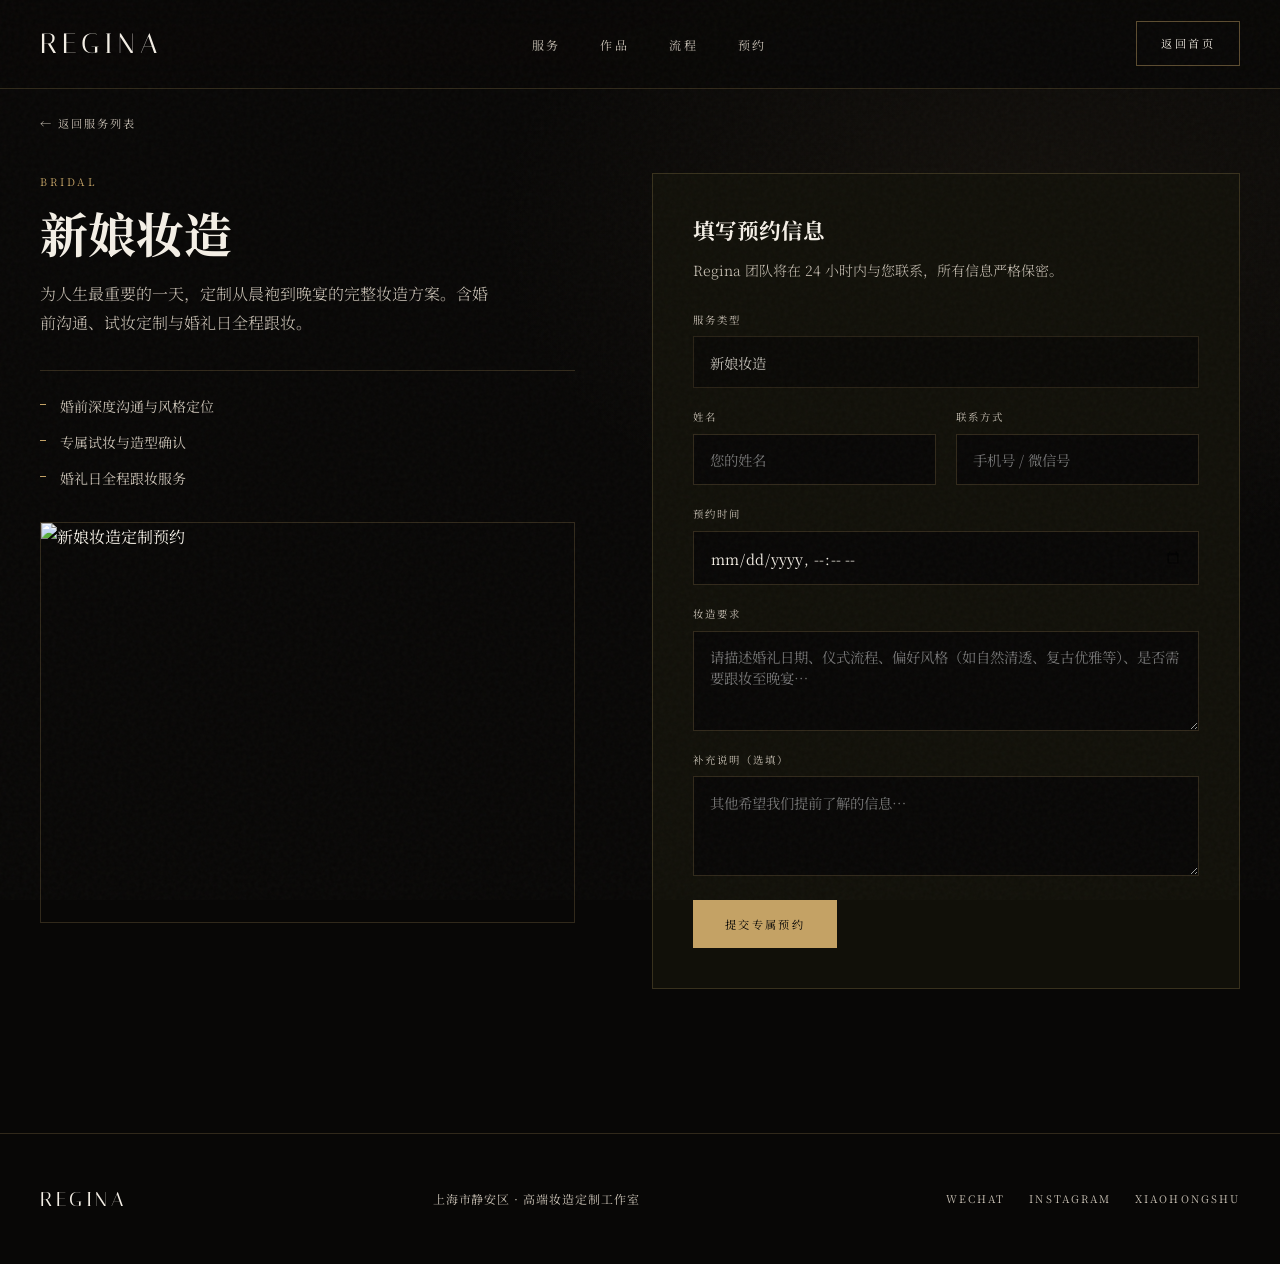
==== test/booking.html @ cbe0a28d "feat: 添加专属预约页面" ====
<!DOCTYPE html>
<html lang="zh-CN">
<head>
  <meta charset="UTF-8">
  <meta name="viewport" content="width=device-width, initial-scale=1.0">
  <meta name="description" content="Regina 专属妆造预约 — 填写您的定制需求。">
  <title>专属预约 · Regina</title>
  <link rel="preconnect" href="https://fonts.googleapis.com">
  <link rel="preconnect" href="https://fonts.gstatic.com" crossorigin>
  <link href="https://fonts.googleapis.com/css2?family=Bodoni+Moda:ital,opsz,wght@0,9..40,400;0,9..40,500;0,9..40,600;1,9..40,400&family=Noto+Serif+SC:wght@300;400;500;600&family=Italiana&display=swap" rel="stylesheet">
  <link rel="preconnect" href="https://images.unsplash.com">
  <link rel="stylesheet" href="css/style.css">
</head>
<body>

  <nav class="nav scrolled" id="nav">
    <div class="nav__inner">
      <a href="index.html" class="nav__logo">Regina</a>
      <button class="nav__toggle" id="navToggle" type="button" aria-label="打开菜单" aria-expanded="false" aria-controls="navLinks">
        <span></span>
        <span></span>
        <span></span>
      </button>
      <ul class="nav__links" id="navLinks">
        <li><a href="index.html#services">服务</a></li>
        <li><a href="index.html#gallery">作品</a></li>
        <li><a href="index.html#process">流程</a></li>
        <li><a href="index.html#booking">预约</a></li>
      </ul>
      <a href="index.html#booking" class="nav__cta">返回首页</a>
    </div>
  </nav>

  <main class="service-booking">
    <div class="container">
      <a href="index.html#services" class="service-booking__back">← 返回服务列表</a>

      <div class="service-booking__layout">
        <div>
          <p class="service-booking__tag" id="serviceTag">Service</p>
          <h1 class="service-booking__title" id="serviceTitle">专属预约</h1>
          <p class="service-booking__intro" id="serviceIntro"></p>
          <ul class="service-booking__highlights" id="serviceHighlights"></ul>
          <div class="service-booking__visual">
            <img class="cover-img" id="serviceImage" src="" alt="">
          </div>
        </div>

        <div class="service-booking__panel">
          <h2 class="service-booking__panel-title">填写预约信息</h2>
          <p class="service-booking__panel-desc">Regina 团队将在 24 小时内与您联系，所有信息严格保密。</p>

          <form class="service-booking__form" id="serviceBookingForm">
            <input type="hidden" id="serviceType" name="serviceType">

            <div class="form-field">
              <label for="serviceName">服务类型</label>
              <input type="text" id="serviceName" name="serviceName" readonly>
            </div>

            <div class="form-row">
              <div class="form-field">
                <label for="clientName">姓名</label>
                <input type="text" id="clientName" name="clientName" required placeholder="您的姓名">
              </div>
              <div class="form-field">
                <label for="contact">联系方式</label>
                <input type="text" id="contact" name="contact" required placeholder="手机号 / 微信号">
              </div>
            </div>

            <div class="form-field">
              <label for="appointmentTime">预约时间</label>
              <input type="datetime-local" id="appointmentTime" name="appointmentTime" required>
            </div>

            <div class="form-field">
              <label for="requirements">妆造要求</label>
              <textarea id="requirements" name="requirements" required placeholder="请描述您的妆造风格、场合、特殊需求等…"></textarea>
            </div>

            <div class="form-field">
              <label for="notes">补充说明（选填）</label>
              <textarea id="notes" name="notes" placeholder="其他希望我们提前了解的信息…"></textarea>
            </div>

            <button type="submit" class="btn btn--primary">提交专属预约</button>
          </form>
        </div>
      </div>
    </div>
  </main>

  <footer class="footer">
    <div class="container footer__inner">
      <span class="footer__brand">Regina</span>
      <span class="footer__info">上海市静安区 · 高端妆造定制工作室</span>
      <div class="footer__social">
        <a href="#">WeChat</a>
        <a href="#">Instagram</a>
        <a href="#">Xiaohongshu</a>
      </div>
    </div>
  </footer>

  <script src="js/booking.js" defer></script>
</body>
</html>
---- test/css/style.css ----
﻿    :root {
      --bg-deep: #080706;
      --bg-panel: #111009;
      --bg-elevated: #1a1814;
      --ivory: #f4efe6;
      --ivory-dim: #c8c0b4;
      --champagne: #c4a265;
      --champagne-light: #dfc48a;
      --rose-dust: #9e7b6e;
      --line: rgba(196, 162, 101, 0.22);
      --line-strong: rgba(196, 162, 101, 0.45);
      --font-display: "Bodoni Moda", "Noto Serif SC", serif;
      --font-brand: "Italiana", "Bodoni Moda", serif;
      --font-body: "Noto Serif SC", "Bodoni Moda", serif;
      --ease-out: cubic-bezier(0.22, 1, 0.36, 1);
      --section-gap: clamp(5rem, 12vw, 9rem);
    }

    *, *::before, *::after {
      margin: 0;
      padding: 0;
      box-sizing: border-box;
    }

    html {
      scroll-behavior: smooth;
    }

    body {
      font-family: var(--font-body);
      background: var(--bg-deep);
      color: var(--ivory);
      line-height: 1.7;
      overflow-x: hidden;
      -webkit-font-smoothing: antialiased;
    }

    body::before {
      content: "";
      position: fixed;
      inset: 0;
      pointer-events: none;
      z-index: 9999;
      opacity: 0.035;
      background-image: url("data:image/svg+xml,%3Csvg viewBox='0 0 256 256' xmlns='http://www.w3.org/2000/svg'%3E%3Cfilter id='n'%3E%3CfeTurbulence type='fractalNoise' baseFrequency='0.85' numOctaves='4' stitchTiles='stitch'/%3E%3C/filter%3E%3Crect width='100%25' height='100%25' filter='url(%23n)'/%3E%3C/svg%3E");
    }

    a {
      color: inherit;
      text-decoration: none;
    }

    img {
      display: block;
      max-width: 100%;
      height: auto;
    }

    .cover-img {
      width: 100%;
      height: 100%;
      object-fit: cover;
      object-position: center;
    }

    .container {
      width: min(1200px, calc(100% - 3rem));
      margin-inline: auto;
    }

    /* 鈹€鈹€ Navigation 鈹€鈹€ */
    .nav {
      position: fixed;
      top: 0;
      left: 0;
      right: 0;
      z-index: 100;
      padding: 1.25rem 0;
      transition: background 0.5s var(--ease-out), backdrop-filter 0.5s;
    }

    .nav.scrolled {
      background: rgba(8, 7, 6, 0.88);
      backdrop-filter: blur(16px);
      border-bottom: 1px solid var(--line);
    }

    .nav__inner {
      display: flex;
      align-items: center;
      justify-content: space-between;
      width: min(1200px, calc(100% - 3rem));
      margin-inline: auto;
    }

    .nav__logo {
      font-family: var(--font-brand);
      font-size: 1.75rem;
      letter-spacing: 0.18em;
      text-transform: uppercase;
    }

    .nav__links {
      display: flex;
      gap: 2.5rem;
      list-style: none;
    }

    .nav__links a {
      font-size: 0.75rem;
      letter-spacing: 0.2em;
      text-transform: uppercase;
      color: var(--ivory-dim);
      transition: color 0.3s;
    }

    .nav__links a:hover {
      color: var(--champagne);
    }

    .nav__cta {
      font-size: 0.7rem;
      letter-spacing: 0.22em;
      text-transform: uppercase;
      padding: 0.75rem 1.5rem;
      border: 1px solid var(--line-strong);
      transition: background 0.4s, color 0.4s, border-color 0.4s;
    }

    .nav__cta:hover {
      background: var(--champagne);
      color: var(--bg-deep);
      border-color: var(--champagne);
    }

    .nav__toggle {
      display: none;
      flex-direction: column;
      justify-content: center;
      gap: 6px;
      width: 2.5rem;
      height: 2.5rem;
      padding: 0;
      background: transparent;
      border: 1px solid var(--line);
      cursor: pointer;
      position: relative;
      z-index: 101;
    }

    .nav__toggle span {
      display: block;
      width: 18px;
      height: 1px;
      margin-inline: auto;
      background: var(--ivory);
      transition: transform 0.35s var(--ease-out), opacity 0.35s;
    }

    .nav__toggle[aria-expanded="true"] span:nth-child(1) {
      transform: translateY(7px) rotate(45deg);
    }

    .nav__toggle[aria-expanded="true"] span:nth-child(2) {
      opacity: 0;
    }

    .nav__toggle[aria-expanded="true"] span:nth-child(3) {
      transform: translateY(-7px) rotate(-45deg);
    }

    /* 鈹€鈹€ Hero 鈹€鈹€ */
    .hero {
      min-height: 100vh;
      display: grid;
      grid-template-columns: 1fr 1fr;
      position: relative;
      overflow: hidden;
    }

    .hero__content {
      display: flex;
      flex-direction: column;
      justify-content: flex-end;
      padding: clamp(6rem, 14vh, 10rem) clamp(2rem, 6vw, 5rem) clamp(3rem, 8vh, 5rem);
      position: relative;
      z-index: 2;
    }

    .hero__eyebrow {
      font-size: 0.7rem;
      letter-spacing: 0.35em;
      text-transform: uppercase;
      color: var(--champagne);
      margin-bottom: 1.5rem;
      opacity: 0;
      animation: fadeUp 1s var(--ease-out) 0.3s forwards;
    }

    .hero__title {
      font-family: var(--font-brand);
      font-size: clamp(4rem, 10vw, 8.5rem);
      font-weight: 400;
      line-height: 0.95;
      letter-spacing: 0.06em;
      text-transform: uppercase;
      opacity: 0;
      animation: fadeUp 1.2s var(--ease-out) 0.5s forwards;
    }

    .hero__subtitle {
      font-size: clamp(1rem, 2vw, 1.25rem);
      font-weight: 300;
      color: var(--ivory-dim);
      margin-top: 1.75rem;
      max-width: 22em;
      opacity: 0;
      animation: fadeUp 1s var(--ease-out) 0.8s forwards;
    }

    .hero__actions {
      display: flex;
      gap: 1.5rem;
      margin-top: 2.5rem;
      opacity: 0;
      animation: fadeUp 1s var(--ease-out) 1s forwards;
    }

    .btn {
      display: inline-flex;
      align-items: center;
      gap: 0.75rem;
      font-size: 0.7rem;
      letter-spacing: 0.22em;
      text-transform: uppercase;
      padding: 1rem 2rem;
      border: none;
      cursor: pointer;
      transition: all 0.45s var(--ease-out);
      font-family: var(--font-body);
    }

    .btn--primary {
      background: var(--champagne);
      color: var(--bg-deep);
    }

    .btn--primary:hover {
      background: var(--champagne-light);
      transform: translateY(-2px);
    }

    .btn--ghost {
      background: transparent;
      color: var(--ivory);
      border: 1px solid var(--line-strong);
    }

    .btn--ghost:hover {
      border-color: var(--champagne);
      color: var(--champagne);
    }

    .hero__visual {
      position: relative;
      overflow: hidden;
    }

    .hero__visual-bg {
      position: absolute;
      inset: 0;
      background:
        linear-gradient(160deg, transparent 30%, rgba(8, 7, 6, 0.6) 70%),
        linear-gradient(135deg, #1c1510 0%, #2a1f18 40%, #0f0d0a 100%);
    }

    .hero__visual-bg::before {
      content: "";
      position: absolute;
      inset: 0;
      background: radial-gradient(ellipse 60% 50% at 70% 40%, rgba(196, 162, 101, 0.15) 0%, transparent 70%);
    }

    .hero__portrait {
      position: absolute;
      inset: 0;
      display: flex;
      align-items: center;
      justify-content: center;
    }

    .hero__portrait-frame {
      width: 72%;
      aspect-ratio: 3 / 4;
      position: relative;
      opacity: 0;
      animation: fadeScale 1.4s var(--ease-out) 0.6s forwards;
    }

    .hero__portrait-frame::before {
      content: "";
      position: absolute;
      inset: -1px;
      border: 1px solid var(--line-strong);
      transform: translate(12px, 12px);
    }

    .hero__portrait-inner {
      width: 100%;
      height: 100%;
      position: relative;
      overflow: hidden;
      background: var(--bg-elevated);
    }

    .hero__portrait-inner::after {
      content: "";
      position: absolute;
      inset: 0;
      background: linear-gradient(180deg, transparent 55%, rgba(8, 7, 6, 0.45) 100%);
      pointer-events: none;
    }

    .hero__scroll {
      position: absolute;
      bottom: 2.5rem;
      left: clamp(2rem, 6vw, 5rem);
      display: flex;
      align-items: center;
      gap: 1rem;
      font-size: 0.65rem;
      letter-spacing: 0.25em;
      text-transform: uppercase;
      color: var(--ivory-dim);
      opacity: 0;
      animation: fadeUp 1s var(--ease-out) 1.4s forwards;
    }

    .hero__scroll-line {
      width: 48px;
      height: 1px;
      background: var(--line-strong);
      position: relative;
      overflow: hidden;
    }

    .hero__scroll-line::after {
      content: "";
      position: absolute;
      inset: 0;
      background: var(--champagne);
      animation: scrollPulse 2s ease-in-out infinite;
    }

    /* 鈹€鈹€ Section shared 鈹€鈹€ */
    .section-label {
      font-size: 0.65rem;
      letter-spacing: 0.35em;
      text-transform: uppercase;
      color: var(--champagne);
      margin-bottom: 1rem;
    }

    .section-title {
      font-family: var(--font-display);
      font-size: clamp(2rem, 4.5vw, 3.25rem);
      font-weight: 400;
      line-height: 1.2;
      letter-spacing: 0.04em;
    }

    .section-title em {
      font-style: italic;
      color: var(--champagne-light);
    }

    .reveal {
      opacity: 0;
      transform: translateY(32px);
      transition: opacity 0.9s var(--ease-out), transform 0.9s var(--ease-out);
    }

    .reveal.visible {
      opacity: 1;
      transform: translateY(0);
    }

    /* 鈹€鈹€ Philosophy 鈹€鈹€ */
    .philosophy {
      padding: var(--section-gap) 0;
      border-top: 1px solid var(--line);
    }

    .philosophy__grid {
      display: grid;
      grid-template-columns: 1fr 1.4fr;
      gap: clamp(2rem, 6vw, 6rem);
      align-items: start;
    }

    .philosophy__number {
      font-family: var(--font-brand);
      font-size: clamp(5rem, 12vw, 9rem);
      line-height: 1;
      color: transparent;
      -webkit-text-stroke: 1px var(--line-strong);
      opacity: 0.5;
    }

    .philosophy__text {
      font-size: clamp(1.05rem, 1.8vw, 1.2rem);
      font-weight: 300;
      color: var(--ivory-dim);
      max-width: 36em;
    }

    .philosophy__text strong {
      color: var(--ivory);
      font-weight: 500;
    }

    .philosophy__stats {
      display: flex;
      gap: 3rem;
      margin-top: 3rem;
      padding-top: 2rem;
      border-top: 1px solid var(--line);
    }

    .philosophy__stat-value {
      font-family: var(--font-display);
      font-size: 2.5rem;
      color: var(--champagne);
      line-height: 1;
    }

    .philosophy__stat-label {
      font-size: 0.7rem;
      letter-spacing: 0.15em;
      color: var(--ivory-dim);
      margin-top: 0.5rem;
    }

    /* 鈹€鈹€ Services 鈹€鈹€ */
    .services {
      padding: var(--section-gap) 0;
      background: var(--bg-panel);
      position: relative;
    }

    .services::before {
      content: "";
      position: absolute;
      top: 0;
      left: 0;
      right: 0;
      height: 1px;
      background: linear-gradient(90deg, transparent, var(--line-strong), transparent);
    }

    .services__header {
      display: flex;
      justify-content: space-between;
      align-items: flex-end;
      margin-bottom: 4rem;
      gap: 2rem;
    }

    .services__intro {
      max-width: 28em;
      color: var(--ivory-dim);
      font-weight: 300;
      font-size: 0.95rem;
    }

    .services__grid {
      display: grid;
      grid-template-columns: repeat(12, 1fr);
      gap: 1.5rem;
    }

    .service-card {
      grid-column: span 4;
      padding: 0;
      border: 1px solid var(--line);
      background: var(--bg-deep);
      position: relative;
      overflow: hidden;
      min-height: 280px;
      transition: border-color 0.5s, transform 0.5s var(--ease-out);
    }

    .service-card__content {
      padding: 2.5rem 2rem;
      position: relative;
      z-index: 1;
    }

    .service-card__actions {
      position: absolute;
      inset: 0;
      z-index: 5;
      display: flex;
      align-items: center;
      justify-content: center;
      padding: 2rem;
      background: rgba(8, 7, 6, 0.82);
      opacity: 0;
      visibility: hidden;
      pointer-events: none;
      transition: opacity 0.35s var(--ease-out), visibility 0.35s;
    }

    .service-card.is-hovered .service-card__actions,
    .service-card:focus-within .service-card__actions {
      opacity: 1;
      visibility: visible;
      pointer-events: auto;
    }

    .service-card:nth-child(2) {
      grid-column: 5 / span 4;
      margin-top: 3rem;
    }

    .service-card:nth-child(3) {
      grid-column: 9 / span 4;
    }

    .service-card:nth-child(4) {
      grid-column: 3 / span 4;
      margin-top: -1.5rem;
    }

    .service-card.is-hovered,
    .service-card:focus-within {
      border-color: var(--line-strong);
      transform: translateY(-4px);
    }

    .service-card.is-hovered .service-card__line,
    .service-card:focus-within .service-card__line {
      width: 100%;
    }

    .service-card__index {
      font-family: var(--font-brand);
      font-size: 0.85rem;
      letter-spacing: 0.2em;
      color: var(--champagne);
      margin-bottom: 1.5rem;
    }

    .service-card__title {
      font-family: var(--font-display);
      font-size: 1.5rem;
      margin-bottom: 1rem;
      letter-spacing: 0.06em;
    }

    .service-card__desc {
      font-size: 0.875rem;
      color: var(--ivory-dim);
      font-weight: 300;
      line-height: 1.8;
    }

    .service-card__btn {
      min-width: 11rem;
      justify-content: center;
      text-decoration: none;
    }

    .service-card__btn.btn--primary:hover {
      transform: translateY(-2px);
    }

    .service-card__line {
      position: absolute;
      bottom: 0;
      left: 0;
      z-index: 1;
      width: 0;
      height: 2px;
      background: var(--champagne);
      transition: width 0.6s var(--ease-out);
      pointer-events: none;
    }

    @media (hover: none) and (pointer: coarse) {
      .service-card__actions {
        opacity: 1;
        visibility: visible;
        pointer-events: auto;
        position: static;
        background: transparent;
        padding: 0 2rem 2rem;
      }

      .service-card__content {
        padding-bottom: 1rem;
      }
    }

    /* ── Gallery ── */
    .gallery {
      padding: var(--section-gap) 0;
    }

    .gallery__header {
      text-align: center;
      margin-bottom: 4rem;
    }

    .gallery__slider {
      position: relative;
      display: flex;
      align-items: center;
      gap: 1rem;
      padding-inline: max(1.5rem, calc((100vw - 1200px) / 2));
    }

    .gallery__viewport {
      flex: 1;
      min-width: 0;
      overflow: hidden;
    }

    .gallery__track {
      display: flex;
      gap: 1.25rem;
      overflow-x: auto;
      scroll-snap-type: x mandatory;
      scroll-behavior: smooth;
      scrollbar-width: none;
      padding-bottom: 1rem;
      padding-inline-end: 1.25rem;
      -webkit-overflow-scrolling: touch;
    }

    .gallery__track::-webkit-scrollbar {
      display: none;
    }

    .gallery__nav {
      flex-shrink: 0;
      width: 2.75rem;
      height: 2.75rem;
      display: flex;
      align-items: center;
      justify-content: center;
      background: transparent;
      border: 1px solid var(--line-strong);
      color: var(--ivory);
      cursor: pointer;
      font-size: 1rem;
      transition: background 0.35s var(--ease-out), border-color 0.35s, color 0.35s, opacity 0.35s;
    }

    .gallery__nav:hover:not(:disabled) {
      background: var(--champagne);
      border-color: var(--champagne);
      color: var(--bg-deep);
    }

    .gallery__nav:disabled {
      opacity: 0.25;
      cursor: not-allowed;
    }

    .gallery__item {
      flex: 0 0 clamp(260px, 28vw, 340px);
      scroll-snap-align: start;
      position: relative;
    }

    .gallery__frame {
      aspect-ratio: 4 / 5;
      overflow: hidden;
      position: relative;
      border: 1px solid var(--line);
    }

    .gallery__frame::after {
      content: "";
      position: absolute;
      inset: 0;
      background: linear-gradient(0deg, rgba(8, 7, 6, 0.7) 0%, transparent 50%);
      opacity: 0;
      transition: opacity 0.5s;
    }

    .gallery__item:hover .gallery__frame::after {
      opacity: 1;
    }

    .gallery__photo {
      transition: transform 0.8s var(--ease-out);
    }

    .gallery__item:hover .gallery__photo {
      transform: scale(1.05);
    }

    .gallery__caption {
      margin-top: 1rem;
      display: flex;
      justify-content: space-between;
      align-items: baseline;
    }

    .gallery__caption-title {
      font-family: var(--font-display);
      font-size: 1rem;
      letter-spacing: 0.08em;
    }

    .gallery__caption-tag {
      font-size: 0.65rem;
      letter-spacing: 0.2em;
      text-transform: uppercase;
      color: var(--champagne);
    }

    /* 鈹€鈹€ Process 鈹€鈹€ */
    .process {
      padding: var(--section-gap) 0;
      background: var(--bg-panel);
      border-top: 1px solid var(--line);
    }

    .process__layout {
      display: grid;
      grid-template-columns: 0.8fr 1.2fr;
      gap: clamp(3rem, 8vw, 7rem);
    }

    .process__layout .booking__desc {
      margin-top: 1.5rem;
    }

    .process__steps {
      list-style: none;
      counter-reset: step;
    }

    .process__step {
      display: grid;
      grid-template-columns: 4rem 1fr;
      gap: 1.5rem;
      padding: 2rem 0;
      border-bottom: 1px solid var(--line);
      counter-increment: step;
    }

    .process__step:first-child {
      border-top: 1px solid var(--line);
    }

    .process__step-num {
      font-family: var(--font-brand);
      font-size: 1.5rem;
      color: var(--champagne);
    }

    .process__step-num::before {
      content: counter(step, decimal-leading-zero);
    }

    .process__step-title {
      font-family: var(--font-display);
      font-size: 1.25rem;
      margin-bottom: 0.5rem;
      letter-spacing: 0.06em;
    }

    .process__step-desc {
      font-size: 0.875rem;
      color: var(--ivory-dim);
      font-weight: 300;
    }

    /* 鈹€鈹€ Testimonial 鈹€鈹€ */
    .testimonial {
      padding: var(--section-gap) 0;
      text-align: center;
    }

    .testimonial__quote {
      font-family: var(--font-display);
      font-size: clamp(1.4rem, 3vw, 2rem);
      font-weight: 300;
      font-style: italic;
      max-width: 28em;
      margin: 0 auto 2rem;
      line-height: 1.6;
      color: var(--ivory);
    }

    .testimonial__author {
      font-size: 0.75rem;
      letter-spacing: 0.25em;
      text-transform: uppercase;
      color: var(--champagne);
    }

    .testimonial__role {
      font-size: 0.8rem;
      color: var(--ivory-dim);
      margin-top: 0.35rem;
      font-weight: 300;
    }

    .testimonial__divider {
      width: 40px;
      height: 1px;
      background: var(--champagne);
      margin: 0 auto 2.5rem;
    }

    /* 鈹€鈹€ Booking 鈹€鈹€ */
    .booking {
      padding: var(--section-gap) 0;
      background:
        radial-gradient(ellipse 80% 60% at 50% 100%, rgba(196, 162, 101, 0.08) 0%, transparent 60%),
        var(--bg-panel);
      border-top: 1px solid var(--line);
    }

    .booking__grid {
      display: grid;
      grid-template-columns: 1fr 1fr;
      gap: clamp(3rem, 8vw, 6rem);
      align-items: center;
    }

    .booking__desc {
      color: var(--ivory-dim);
      font-weight: 300;
      margin-top: 1.5rem;
      max-width: 28em;
    }

    .booking__form {
      display: flex;
      flex-direction: column;
      gap: 1.25rem;
    }

    .form-row {
      display: grid;
      grid-template-columns: 1fr 1fr;
      gap: 1.25rem;
    }

    .form-field {
      display: flex;
      flex-direction: column;
      gap: 0.5rem;
    }

    .form-field label {
      font-size: 0.65rem;
      letter-spacing: 0.2em;
      text-transform: uppercase;
      color: var(--ivory-dim);
    }

    .form-field input,
    .form-field select,
    .form-field textarea {
      background: var(--bg-deep);
      border: 1px solid var(--line);
      color: var(--ivory);
      padding: 0.9rem 1rem;
      font-family: var(--font-body);
      font-size: 0.9rem;
      outline: none;
      transition: border-color 0.3s;
    }

    .form-field input:focus,
    .form-field select:focus,
    .form-field textarea:focus {
      border-color: var(--line-strong);
    }

    .form-field textarea {
      resize: vertical;
      min-height: 100px;
    }

    .form-field select {
      appearance: none;
      cursor: pointer;
    }

    .booking__form .btn {
      align-self: flex-start;
      margin-top: 0.5rem;
    }

    /* 鈹€鈹€ Footer 鈹€鈹€ */
    .footer {
      padding: 3rem 0;
      border-top: 1px solid var(--line);
    }

    .footer__inner {
      display: flex;
      justify-content: space-between;
      align-items: center;
      flex-wrap: wrap;
      gap: 1.5rem;
    }

    .footer__brand {
      font-family: var(--font-brand);
      font-size: 1.25rem;
      letter-spacing: 0.18em;
      text-transform: uppercase;
    }

    .footer__info {
      font-size: 0.75rem;
      color: var(--ivory-dim);
      letter-spacing: 0.08em;
    }

    .footer__social {
      display: flex;
      gap: 1.5rem;
    }

    .footer__social a {
      font-size: 0.65rem;
      letter-spacing: 0.2em;
      text-transform: uppercase;
      color: var(--ivory-dim);
      transition: color 0.3s;
    }

    .footer__social a:hover {
      color: var(--champagne);
    }

    /* 鈹€鈹€ Animations 鈹€鈹€ */
    @keyframes fadeUp {
      from {
        opacity: 0;
        transform: translateY(24px);
      }
      to {
        opacity: 1;
        transform: translateY(0);
      }
    }

    @keyframes fadeScale {
      from {
        opacity: 0;
        transform: scale(1.06);
      }
      to {
        opacity: 1;
        transform: scale(1);
      }
    }

    @keyframes scrollPulse {
      0%, 100% { transform: translateX(-100%); }
      50% { transform: translateX(100%); }
    }

    /* 鈹€鈹€ Responsive 鈹€鈹€ */
    @media (max-width: 1100px) {
      .service-card,
      .service-card:nth-child(2),
      .service-card:nth-child(3),
      .service-card:nth-child(4) {
        grid-column: span 6;
        margin-top: 0;
      }

      .service-card:nth-child(2),
      .service-card:nth-child(4) {
        margin-top: 0;
      }
    }

    @media (max-width: 900px) {
      .nav__toggle {
        display: flex;
      }

      .nav__links {
        position: fixed;
        inset: 0;
        z-index: 99;
        flex-direction: column;
        align-items: center;
        justify-content: center;
        gap: 2rem;
        background: rgba(8, 7, 6, 0.96);
        backdrop-filter: blur(20px);
        opacity: 0;
        visibility: hidden;
        transition: opacity 0.4s var(--ease-out), visibility 0.4s;
      }

      .nav__links.open {
        opacity: 1;
        visibility: visible;
      }

      .nav__links a {
        font-size: 0.85rem;
      }

      .nav__cta {
        display: none;
      }

      .hero {
        grid-template-columns: 1fr;
        min-height: auto;
      }

      .hero__visual {
        height: clamp(320px, 55vh, 480px);
        order: -1;
      }

      .hero__portrait-frame {
        width: min(72%, 320px);
      }

      .hero__content {
        padding: 5rem 1.5rem 3rem;
      }

      .hero__scroll {
        position: static;
        margin-top: 2rem;
      }

      .philosophy__grid,
      .process__layout,
      .booking__grid {
        grid-template-columns: 1fr;
      }

      .services__header {
        flex-direction: column;
        align-items: flex-start;
      }

      .services__grid {
        grid-template-columns: 1fr;
      }

      .service-card,
      .service-card:nth-child(2),
      .service-card:nth-child(3),
      .service-card:nth-child(4) {
        grid-column: span 1;
        margin-top: 0;
      }

      .gallery__slider {
        flex-direction: column;
        align-items: stretch;
        padding-inline: 1.5rem;
        gap: 1.25rem;
      }

      .gallery__nav {
        display: none;
      }

      .gallery__viewport {
        overflow: visible;
      }

      .gallery__track {
        display: grid;
        grid-template-columns: repeat(2, 1fr);
        gap: 1rem;
        overflow: visible;
        scroll-snap-type: none;
        padding-inline-end: 0;
      }

      .gallery__item {
        flex: unset;
      }

      .form-row {
        grid-template-columns: 1fr;
      }

      .footer__inner {
        flex-direction: column;
        text-align: center;
      }

      .service-booking__layout {
        grid-template-columns: 1fr;
      }
    }

    @media (max-width: 600px) {
      .container,
      .nav__inner {
        width: calc(100% - 2rem);
      }

      .hero__title {
        font-size: clamp(3rem, 16vw, 4.5rem);
      }

      .hero__actions {
        flex-direction: column;
        align-items: stretch;
      }

      .hero__actions .btn {
        justify-content: center;
      }

      .philosophy__stats {
        flex-wrap: wrap;
        gap: 2rem 2.5rem;
      }

      .philosophy__stat-value {
        font-size: 2rem;
      }

      .gallery__track {
        grid-template-columns: 1fr;
      }

      .gallery__item {
        max-width: 420px;
        margin-inline: auto;
        width: 100%;
      }

      .process__step {
        grid-template-columns: 3rem 1fr;
        gap: 1rem;
        padding: 1.5rem 0;
      }

      .booking__form .btn {
        align-self: stretch;
        justify-content: center;
      }

      .nav__logo {
        font-size: 1.4rem;
      }

      .service-booking__layout {
        grid-template-columns: 1fr;
      }

      .service-booking__visual {
        min-height: 240px;
      }

      .service-booking__form .btn {
        align-self: stretch;
        justify-content: center;
      }
    }

    /* ── Service Booking Page ── */
    .service-booking {
      min-height: 100vh;
      padding: clamp(6rem, 12vh, 8rem) 0 var(--section-gap);
      background:
        radial-gradient(ellipse 70% 50% at 80% 20%, rgba(196, 162, 101, 0.06) 0%, transparent 60%),
        var(--bg-deep);
    }

    .service-booking__back {
      display: inline-flex;
      align-items: center;
      gap: 0.5rem;
      font-size: 0.7rem;
      letter-spacing: 0.18em;
      text-transform: uppercase;
      color: var(--ivory-dim);
      margin-bottom: 2.5rem;
      transition: color 0.3s;
    }

    .service-booking__back:hover {
      color: var(--champagne);
    }

    .service-booking__layout {
      display: grid;
      grid-template-columns: 1fr 1.1fr;
      gap: clamp(2.5rem, 6vw, 5rem);
      align-items: start;
    }

    .service-booking__tag {
      font-size: 0.65rem;
      letter-spacing: 0.3em;
      text-transform: uppercase;
      color: var(--champagne);
      margin-bottom: 1rem;
    }

    .service-booking__title {
      font-family: var(--font-display);
      font-size: clamp(2rem, 4vw, 3rem);
      line-height: 1.2;
      margin-bottom: 1rem;
    }

    .service-booking__intro {
      color: var(--ivory-dim);
      font-weight: 300;
      line-height: 1.8;
      max-width: 28em;
    }

    .service-booking__highlights {
      list-style: none;
      margin-top: 2rem;
      padding-top: 1.5rem;
      border-top: 1px solid var(--line);
    }

    .service-booking__highlights li {
      position: relative;
      padding-left: 1.25rem;
      margin-bottom: 0.75rem;
      font-size: 0.875rem;
      color: var(--ivory-dim);
    }

    .service-booking__highlights li::before {
      content: "";
      position: absolute;
      left: 0;
      top: 0.65em;
      width: 6px;
      height: 1px;
      background: var(--champagne);
    }

    .service-booking__visual {
      aspect-ratio: 4 / 3;
      border: 1px solid var(--line);
      overflow: hidden;
      margin-top: 2rem;
    }

    .service-booking__panel {
      padding: clamp(2rem, 4vw, 2.5rem);
      border: 1px solid var(--line);
      background: var(--bg-panel);
    }

    .service-booking__panel-title {
      font-family: var(--font-display);
      font-size: 1.35rem;
      margin-bottom: 0.5rem;
    }

    .service-booking__panel-desc {
      font-size: 0.875rem;
      color: var(--ivory-dim);
      margin-bottom: 1.75rem;
      font-weight: 300;
    }

    .service-booking__form {
      display: flex;
      flex-direction: column;
      gap: 1.25rem;
    }

    .service-booking__form .btn {
      align-self: flex-start;
      margin-top: 0.25rem;
    }

    .form-field input[readonly] {
      opacity: 0.75;
      cursor: default;
    }
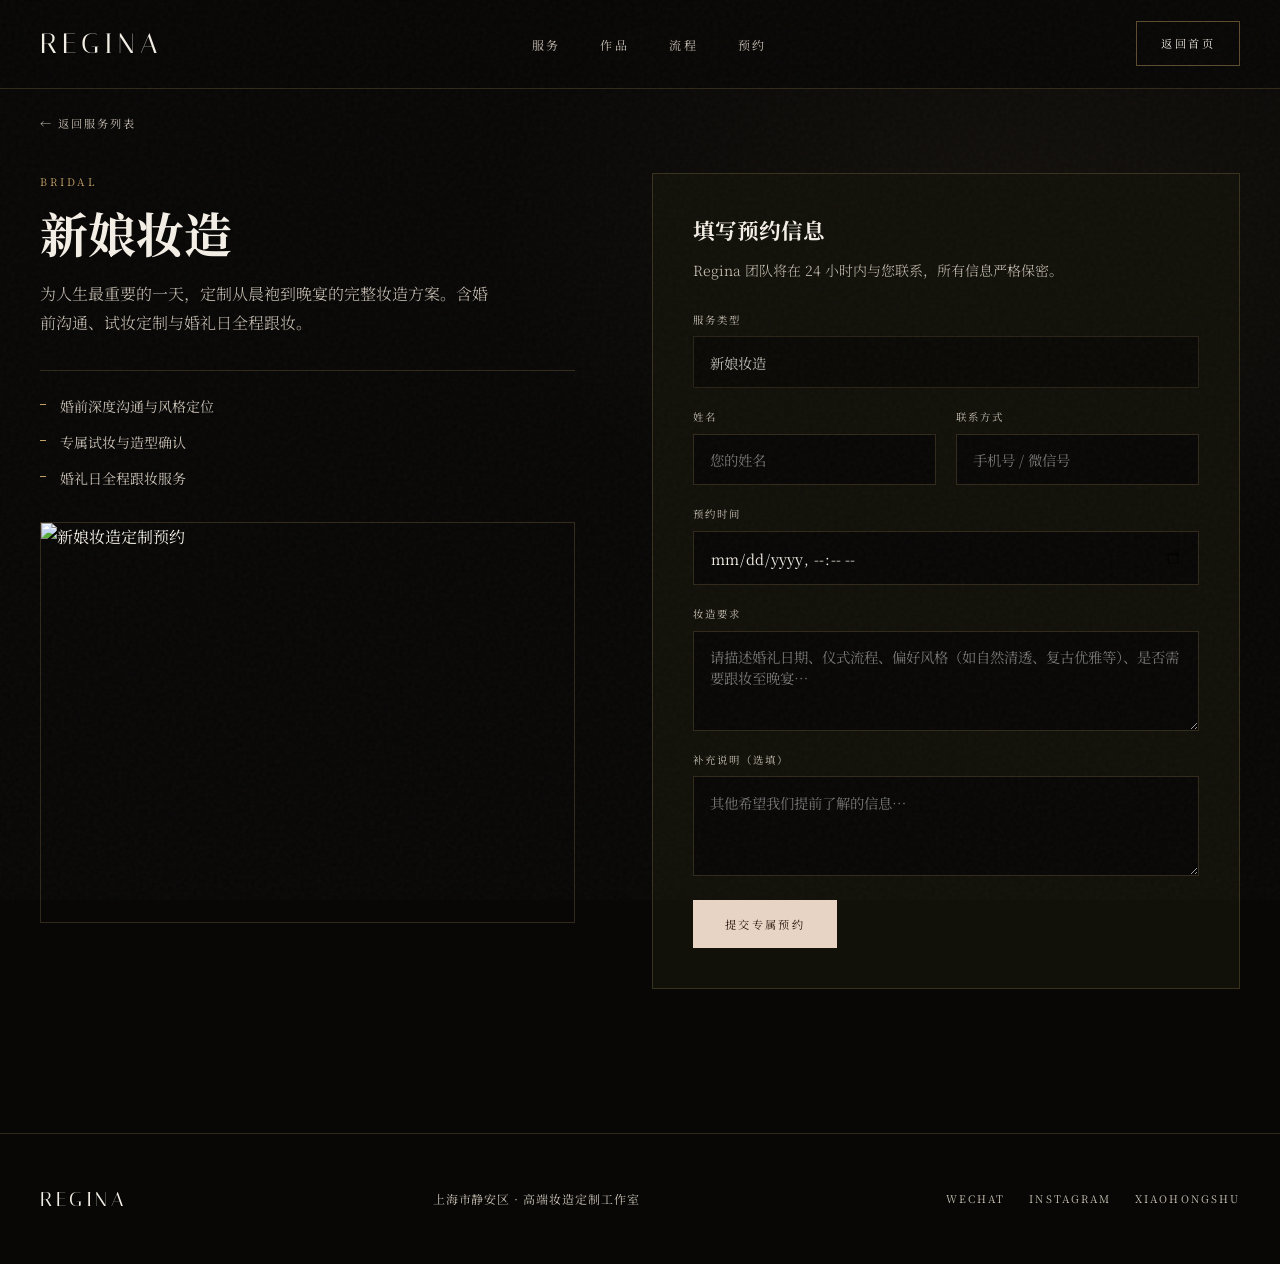
==== commit bd80d206: "feat: 改预约按钮颜色" ====
--- a/test/booking.html
+++ b/test/booking.html
@@ -84,7 +84,7 @@
               <textarea id="notes" name="notes" placeholder="其他希望我们提前了解的信息…"></textarea>
             </div>
 
-            <button type="submit" class="btn btn--primary">提交专属预约</button>
+            <button type="submit" class="btn btn--primary" id="serviceSubmitBtn">提交专属预约</button>
           </form>
         </div>
       </div>
--- a/test/css/style.css
+++ b/test/css/style.css
@@ -9,6 +9,26 @@
       --rose-dust: #9e7b6e;
       --line: rgba(196, 162, 101, 0.22);
       --line-strong: rgba(196, 162, 101, 0.45);
+      --service-bridal: #e8d4c4;
+      --service-bridal-hover: #f3e4d8;
+      --service-bridal-text: #2a1810;
+      --service-bridal-overlay: rgba(38, 22, 18, 0.82);
+      --service-bridal-accent: #d4a88a;
+      --service-event: #6b2238;
+      --service-event-hover: #842945;
+      --service-event-text: #f9f0e8;
+      --service-event-overlay: rgba(28, 6, 16, 0.88);
+      --service-event-accent: #c4a265;
+      --service-editorial: #f0ece4;
+      --service-editorial-hover: #faf8f4;
+      --service-editorial-text: #0a0908;
+      --service-editorial-overlay: rgba(6, 6, 6, 0.86);
+      --service-editorial-accent: #f0ece4;
+      --service-private: #a88668;
+      --service-private-hover: #b89472;
+      --service-private-text: #140f0c;
+      --service-private-overlay: rgba(18, 14, 10, 0.84);
+      --service-private-accent: #c9a265;
       --font-display: "Bodoni Moda", "Noto Serif SC", serif;
       --font-brand: "Italiana", "Bodoni Moda", serif;
       --font-body: "Noto Serif SC", "Bodoni Moda", serif;
@@ -569,10 +589,88 @@
       min-width: 11rem;
       justify-content: center;
       text-decoration: none;
-    }
-
-    .service-card__btn.btn--primary:hover {
+      border: 1px solid transparent;
+      transition: background 0.4s var(--ease-out), color 0.4s, border-color 0.4s, transform 0.4s var(--ease-out);
+    }
+
+    .btn--service-bridal {
+      background: var(--service-bridal);
+      color: var(--service-bridal-text);
+      border-color: rgba(212, 168, 138, 0.45);
+    }
+
+    .btn--service-bridal:hover {
+      background: var(--service-bridal-hover);
       transform: translateY(-2px);
+    }
+
+    .btn--service-event {
+      background: var(--service-event);
+      color: var(--service-event-text);
+      border-color: rgba(196, 162, 101, 0.4);
+    }
+
+    .btn--service-event:hover {
+      background: var(--service-event-hover);
+      transform: translateY(-2px);
+    }
+
+    .btn--service-editorial {
+      background: var(--service-editorial);
+      color: var(--service-editorial-text);
+      border-color: rgba(240, 236, 228, 0.25);
+    }
+
+    .btn--service-editorial:hover {
+      background: var(--service-editorial-hover);
+      transform: translateY(-2px);
+    }
+
+    .btn--service-private {
+      background: var(--service-private);
+      color: var(--service-private-text);
+      border-color: rgba(201, 162, 101, 0.35);
+    }
+
+    .btn--service-private:hover {
+      background: var(--service-private-hover);
+      transform: translateY(-2px);
+    }
+
+    .service-card[data-service="bridal"] .service-card__actions {
+      background: var(--service-bridal-overlay);
+    }
+
+    .service-card[data-service="bridal"].is-hovered .service-card__line,
+    .service-card[data-service="bridal"]:focus-within .service-card__line {
+      background: var(--service-bridal-accent);
+    }
+
+    .service-card[data-service="event"] .service-card__actions {
+      background: var(--service-event-overlay);
+    }
+
+    .service-card[data-service="event"].is-hovered .service-card__line,
+    .service-card[data-service="event"]:focus-within .service-card__line {
+      background: var(--service-event-accent);
+    }
+
+    .service-card[data-service="editorial"] .service-card__actions {
+      background: var(--service-editorial-overlay);
+    }
+
+    .service-card[data-service="editorial"].is-hovered .service-card__line,
+    .service-card[data-service="editorial"]:focus-within .service-card__line {
+      background: var(--service-editorial-accent);
+    }
+
+    .service-card[data-service="private"] .service-card__actions {
+      background: var(--service-private-overlay);
+    }
+
+    .service-card[data-service="private"].is-hovered .service-card__line,
+    .service-card[data-service="private"]:focus-within .service-card__line {
+      background: var(--service-private-accent);
     }
 
     .service-card__line {
